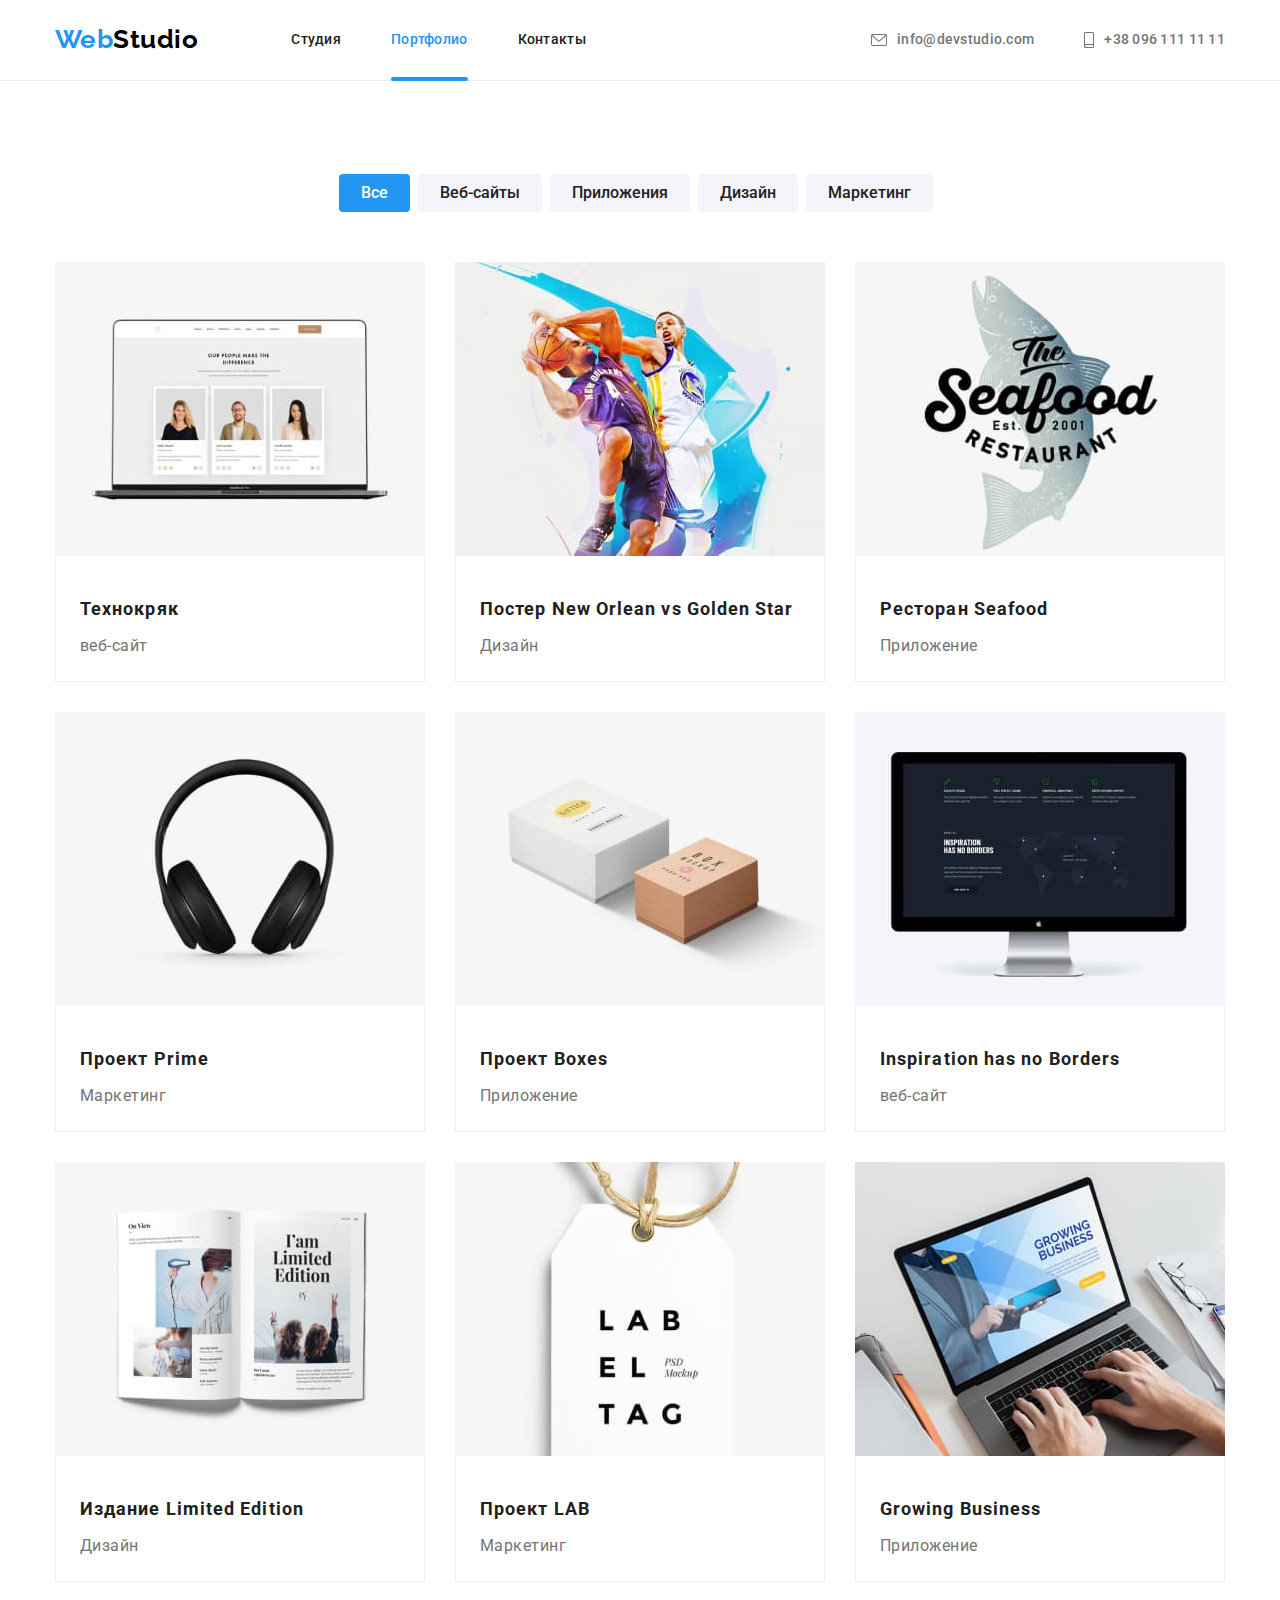
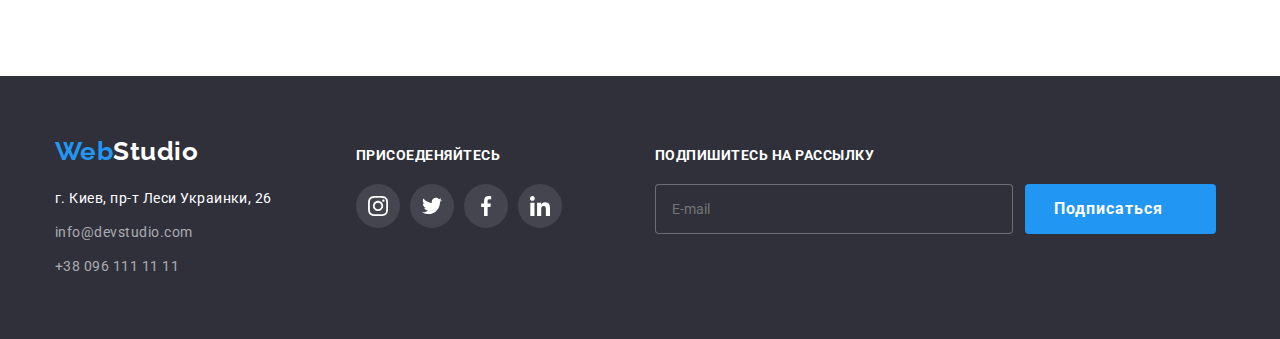
==== portfolio.html @ 333f24b8 "home work 05/06" ====
<!DOCTYPE html>
<html lang="ru">
  <head>
    <meta charset="UTF-8" />
    <meta http-equiv="X-UA-Compatible" content="IE=edge" />
    <meta name="viewport" content="width=device-width, initial-scale=1.0" />
    <title>Portfolio</title>
    <link rel="preconnect" href="https://fonts.googleapis.com" />
    <link rel="preconnect" href="https://fonts.gstatic.com" crossorigin />
    <link
      href="https://fonts.googleapis.com/css2?family=Raleway:wght@700&family=Roboto:wght@400;500;700;900&display=swap"
      rel="stylesheet"
    />
    <link
      rel="stylesheet"
      href="https://cdnjs.cloudflare.com/ajax/libs/modern-normalize/1.1.0/modern-normalize.min.css"
    />
    <link href="https://unpkg.com/aos@2.3.1/dist/aos.css" rel="stylesheet" />
    <link rel="stylesheet" href="./css/styles.css" />
  </head>

  <body class="page">
    <!-- Шапка сайта -->
    <header class="header">
      <div class="container flex">
        <nav class="navig-section">
          <a class="link logo-main" href="/" lang="en"
            >Web<span class="black-text">Studio</span></a
          >
          <ul class="list menu-navig">
            <li class="navig-item">
              <a class="link" href="./index.html">Студия</a>
            </li>
            <li class="navig-item">
              <a class="link current" href="./portfolio.html">Портфолио</a>
            </li>
            <li class="navig-item"><a class="link" href="">Контакты</a></li>
          </ul>
        </nav>
        <ul class="list contact-list">
          <li class="navig-item">
            <a class="link" href="mailto:info@devstudio.com"
              ><svg class="mail-icon" width="16" height="12">
                <use href="./images/symbol-defs.svg#icon-envelope"></use></svg
              ><span class="navig-text">info@devstudio.com</span></a
            >
          </li>
          <li class="navig-item">
            <a class="link" href="tel:+380961111111">
              <svg class="tel-icon" width="10" height="16">
                <use href="./images/symbol-defs.svg#icon-smartphone"></use></svg
              ><span class="navig-text">+38 096 111 11 11</span></a
            >
          </li>
        </ul>
      </div>
    </header>
    <!-- Герой -->
    <main>
      <section class="section gallery-section">
        <div class="container">
          <h1 class="title-section">Портфолио</h1>
          <ul class="list filter-list">
            <li class="filter-item">
              <button class="button button-first" type="button" name="Все">
                Все
              </button>
            </li>
            <li class="filter-item">
              <button class="button" type="button" name="Веб-сайты">
                Веб-сайты
              </button>
            </li>
            <li class="filter-item">
              <button class="button" type="button" name="Приложения">
                Приложения
              </button>
            </li>
            <li class="filter-item">
              <button class="button" type="button" name="Дизайн">Дизайн</button>
            </li>
            <li class="filter-item">
              <button class="button" type="button" name="Маркетинг">
                Маркетинг
              </button>
            </li>
          </ul>
          <ul class="list">
            <li class="gallery-item">
              <a href="#" class="link gallery-card-link">
                <div class="gallery-box">
                  <img
                    src="./images/laptop.jpg"
                    alt="сайт на ноутбуке"
                    width="370"
                    height="294"
                  />
                  <div class="gallery-overlay">
                    <p>
                      Ресурс пропонує комплексні пропозиції з різним рівнем
                      функціоналу та сервісів. Все це дозволить відвідувачу
                      отримати вичерпні відомості про компанію чи приватну
                      особу.
                    </p>
                  </div>
                </div>
                <div class="list-project">
                  <h2 class="title project-title">Технокряк</h2>
                  <p class="work-type">веб-сайт</p>
                </div>
              </a>
            </li>
            <li class="gallery-item">
              <a href="#" class="link gallery-card-link">
                <div class="gallery-box">
                  <img
                    src="./images/Basketball.jpg"
                    alt="басскетболисты"
                    width="370"
                    height="294"
                  />
                  <div class="gallery-overlay">
                    <p>
                      Lorem ipsum dolor sit, amet consectetur adipisicing elit.
                      Totam quae neque odio similique reiciendis! At ducimus
                      dolores praesentium nihil, quas, blanditiis, atque enim
                      fuga labore officia eius architecto quos commodi.
                    </p>
                  </div>
                </div>
                <div class="list-project">
                  <h2 class="title project-title">
                    Постер <span lang="en">New Orlean vs Golden Star</span>
                  </h2>
                  <p class="work-type">Дизайн</p>
                </div>
              </a>
            </li>
            <li class="gallery-item">
              <a href="#" class="link gallery-card-link">
                <div class="gallery-box">
                  <img
                    src="./images/seafood.jpg"
                    alt="Эмблема ресторана"
                    width="370"
                    height="294"
                  />
                  <div class="gallery-overlay">
                    <p>
                      Lorem ipsum dolor sit, amet consectetur adipisicing elit.
                      Totam quae neque odio similique reiciendis! At ducimus
                      dolores praesentium nihil, quas, blanditiis, atque enim
                      fuga labore officia eius architecto quos commodi.
                    </p>
                  </div>
                </div>
                <div class="list-project">
                  <h2 class="title project-title">
                    Ресторан <span lang="en">Seafood</span>
                  </h2>
                  <p class="work-type">Приложение</p>
                </div>
              </a>
            </li>
            <li class="gallery-item">
              <a href="#" class="link gallery-card-link">
                <div class="gallery-box">
                  <img
                    src="./images/headphones.jpg"
                    alt="Наушники"
                    width="370"
                    height="294"
                  />
                  <div class="gallery-overlay">
                    <p>
                      Lorem ipsum dolor sit, amet consectetur adipisicing elit.
                      Totam quae neque odio similique reiciendis! At ducimus
                      dolores praesentium nihil, quas, blanditiis, atque enim
                      fuga labore officia eius architecto quos commodi.
                    </p>
                  </div>
                </div>
                <div class="list-project">
                  <h2 class="title project-title">
                    Проект <span lang="en">Prime</span>
                  </h2>
                  <p class="work-type">Маркетинг</p>
                </div>
              </a>
            </li>
            <li class="gallery-item">
              <a href="#" class="link gallery-card-link">
                <div class="gallery-box">
                  <img
                    src="./images/boxes.jpg"
                    alt="два бокса"
                    width="370"
                    height="294"
                  />
                  <div class="gallery-overlay">
                    <p>
                      Lorem ipsum dolor sit, amet consectetur adipisicing elit.
                      Totam quae neque odio similique reiciendis! At ducimus
                      dolores praesentium nihil, quas, blanditiis, atque enim
                      fuga labore officia eius architecto quos commodi.
                    </p>
                  </div>
                </div>
                <div class="list-project">
                  <h2 class="title project-title">
                    Проект <span lang="en">Boxes</span>
                  </h2>
                  <p class="work-type">Приложение</p>
                </div>
              </a>
            </li>
            <li class="gallery-item">
              <a href="#" class="link gallery-card-link">
                <div class="gallery-box">
                  <img
                    src="./images/computer.jpg"
                    alt="монитор с сайтом"
                    width="370"
                    height="294"
                  />
                  <div class="gallery-overlay">
                    <p>
                      Lorem ipsum dolor sit, amet consectetur adipisicing elit.
                      Totam quae neque odio similique reiciendis! At ducimus
                      dolores praesentium nihil, quas, blanditiis, atque enim
                      fuga labore officia eius architecto quos commodi.
                    </p>
                  </div>
                </div>
                <div class="list-project">
                  <h2 class="title project-title" lang="en">
                    Inspiration has no Borders
                  </h2>
                  <p class="work-type">веб-сайт</p>
                </div>
              </a>
            </li>
            <li class="gallery-item">
              <a href="#" class="link gallery-card-link">
                <div class="gallery-box">
                  <img
                    src="./images/magazine.jpg"
                    alt="открытый журнал"
                    width="370"
                    height="294"
                  />
                  <div class="gallery-overlay">
                    <p>
                      Lorem ipsum dolor sit, amet consectetur adipisicing elit.
                      Totam quae neque odio similique reiciendis! At ducimus
                      dolores praesentium nihil, quas, blanditiis, atque enim
                      fuga labore officia eius architecto quos commodi.
                    </p>
                  </div>
                </div>
                <div class="list-project">
                  <h2 class="title project-title">
                    Издание <span lang="en">Limited Edition</span>
                  </h2>
                  <p class="work-type">Дизайн</p>
                </div>
              </a>
            </li>
            <li class="gallery-item">
              <a href="#" class="link gallery-card-link">
                <div class="gallery-box">
                  <img
                    src="./images/label.jpg"
                    alt="этикетка"
                    width="370"
                    height="294"
                  />
                  <div class="gallery-overlay">
                    <p>
                      Lorem ipsum dolor sit, amet consectetur adipisicing elit.
                      Totam quae neque odio similique reiciendis! At ducimus
                      dolores praesentium nihil, quas, blanditiis, atque enim
                      fuga labore officia eius architecto quos commodi.
                    </p>
                  </div>
                </div>
                <div class="list-project">
                  <h2 class="title project-title">
                    Проект <span lang="en">LAB</span>
                  </h2>
                  <p class="work-type">Маркетинг</p>
                </div>
              </a>
            </li>
            <li class="gallery-item">
              <a href="#" class="link gallery-card-link">
                <div class="gallery-box">
                  <img
                    src="./images/writingonlaptop.jpg"
                    alt="печатает на ноутбуке"
                    width="370"
                    height="294"
                  />
                  <div class="gallery-overlay">
                    <p>
                      Lorem ipsum dolor sit, amet consectetur adipisicing elit.
                      Totam quae neque odio similique reiciendis! At ducimus
                      dolores praesentium nihil, quas, blanditiis, atque enim
                      fuga labore officia eius architecto quos commodi.
                    </p>
                  </div>
                </div>
                <div class="list-project">
                  <h2 class="title project-title" lang="en">
                    Growing Business
                  </h2>
                  <p class="work-type">Приложение</p>
                </div>
              </a>
            </li>
          </ul>
        </div>
      </section>
    </main>
    <!-- Подвал -->
    <footer class="footer">
      <div class="container">
        <div class="address-container">
          <a class="link logo-footer" href="/" lang="en"
            >Web<span class="white-text">Studio</span></a
          >
          <address class="address">
            <ul class="list address-list">
              <li class="address-item">
                <a
                  class="link location-text"
                  href="https://goo.gl/maps/Ahorg3LLs8p7K1ny8"
                  target="_blank"
                  rel="noopener noreferrer nofollow"
                  >г. Киев, пр-т Леси Украинки, 26</a
                >
              </li>
              <li class="address-item">
                <a class="link contacts" href="mailto:info@devstudio.com"
                  >info@devstudio.com</a
                >
              </li>
              <li class="address-item">
                <a class="link contacts" href="tel:+380961111111"
                  >+38 096 111 11 11</a
                >
              </li>
            </ul>
          </address>
        </div>
        <div class="social-footer">
          <p class="social-title">Присоеденяйтесь</p>
          <ul class="footer-social-list list">
            <li class="footer-social-item">
              <a class="footer-social-link" href="">
                <svg class="footer-social-icon" width="20" height="20">
                  <use href="./images/symbol-defs.svg#icon-instagram"></use>
                </svg>
              </a>
            </li>
            <li class="footer-social-item">
              <a class="footer-social-link" href="">
                <svg class="footer-social-icon" width="20" height="20">
                  <use href="./images/symbol-defs.svg#icon-twitter"></use>
                </svg>
              </a>
            </li>
            <li class="footer-social-item">
              <a class="footer-social-link" href="">
                <svg class="footer-social-icon" width="20" height="20">
                  <use href="./images/symbol-defs.svg#icon-facebook"></use>
                </svg>
              </a>
            </li>
            <li class="footer-social-item">
              <a class="footer-social-link" href="">
                <svg class="footer-social-icon" width="20" height="20">
                  <use href="./images/symbol-defs.svg#icon-linkedin"></use>
                </svg>
              </a>
            </li>
          </ul>
        </div>
        <div>
          <p class="connect-textarea">Подпишитесь на рассылку</p>
          <form class="in-btn-cont">
            <input
              class="footer-input"
              type="email"
              name="follow-email"
              id="follow-email"
              placeholder="E-mail"
              required
            />
            <button type="submit" class="footer-sub-btn">
              Подписаться
              <svg class="icon-send" width="24" height="24">
                <use href="./img/symbol-defs.svg#icon-send"></use>
              </svg>
            </button>
          </form>
        </div>
      </div>
    </footer>
    <script src="https://unpkg.com/aos@2.3.1/dist/aos.js"></script>
    <script>
      AOS.init();
    </script>
    <script src="./js/modal.js"></script>
  </body>
</html>
---- css/styles.css ----
*,
*::before,
*::after {
  /* border: inherit; */
  /* outline: 1px solid rgb(250, 195, 175);
  background-color: rgba(0, 255, 106, 0.1); */
}

:root {
  --primary-text-color: #757575;
  --title-text-color: #212121;
  --accent-color: #2196f3;
  --main-title-color: #ffffff;
  --background-color: #ffffff;
  --logo-white-color: #ffffff;
  --logo-black-color: #000000;
  --button-text-color: #ffffff;
  --team-section-color: #f5f4fa;
  --address-text-color: #ffffff;
  --hero-background-color: #2f303a;
}

.container {
  width: 1200px;
  padding: 0 15px;
  margin: 0 auto;
}

img {
  display: block;
  max-width: 100%;
  height: auto;
}

.flex {
  display: flex;
}

p,
h1,
h2,
h3,
h4 {
  display: block;
}

a {
  color: currentColor;
}

.page {
  color: var(--primary-text-color);
  background-color: var(--background-color);
  font-family: Roboto, sans-serif;
  letter-spacing: 0.03em;
  margin: 0;
  padding-top: 80px;
  position: relative;
}

/* @keyframes  для анимации*/

.link {
  text-decoration: none;
}

.list {
  list-style: none;
  padding: 0;
  margin: 0;
}

.title-section {
  color: var(--title-text-color);
  font-weight: 700;
  font-size: 36px;
  line-height: 1.16;
  text-align: center;
  margin-bottom: 50px;
  margin-top: 0;
}

.title {
  color: var(--title-text-color);
}

/* ---------header--------- */
.header {
  position: fixed;
  top: 0;
  width: 100%;
  background-color: var(--background-color);
  border-bottom: 1px solid #ececec;
  z-index: 1;
}

/* --------Logo--------- */

.logo-main {
  color: var(--accent-color);
  font-family: "Raleway";
  font-weight: 700;
  font-size: 26px;
  line-height: 1.19;
  padding: 24px 0;
  margin-right: 93px;
}

.black-text {
  color: var(--logo-black-color);
}

.white-text {
  color: var(--logo-white-color);
}

/* -----Navigation------ */
.menu-navig .link.current {
  color: var(--accent-color);
  position: relative;
}

.link.current::after {
  content: "";
  width: 100%;
  height: 4px;
  border-radius: 2px;
  background-color: var(--accent-color);
  position: absolute;
  bottom: -1px;
  left: 0;
}

.menu-navig .link {
  color: var(--title-text-color);
  font-weight: 500;
  font-size: 14px;
  line-height: 1.14;
  display: inline-block;
  letter-spacing: 0.02em;
  display: block;
  padding: 32px 0;
  transition: opacity, visibility, scale, background-color, transform,
    box-shadow, color, border-color, border, fill,
    250ms cubic-bezier(0.4, 0, 0.2, 1);
}

.navig-section {
  display: flex;
  margin-right: auto;
}
.menu-navig {
  display: flex;
}

.menu-navig .navig-item:not(:last-child) {
  margin-right: 50px;
}

.menu-navig .link:hover,
.menu-navig .link:focus {
  color: var(--accent-color);
}

.contact-list .link {
  display: flex;
  align-items: center;
  color: var(--primary-text-color);
  font-weight: 500;
  font-size: 14px;
  line-height: 1.14;
  letter-spacing: 0.02em;
  padding: 32px 0;
  transition: opacity, visibility, scale, background-color, transform,
    box-shadow, color, border-color, border, fill,
    250ms cubic-bezier(0.4, 0, 0.2, 1);
}

.contact-list .navig-item:not(:last-child) {
  margin-right: 50px;
}

.contact-list {
  display: flex;
}

.contact-list .link:hover,
.contact-list .link:focus {
  color: var(--accent-color);
}

.mail-icon {
  width: 16px;
  height: 12px;
  margin-right: 10px;
  fill: currentColor;
}

.tel-icon {
  width: 10px;
  height: 16px;
  margin-right: 10px;
  fill: currentColor;
}

.navig-text {
  display: block;
}

/* ----Hero----- */
.hero .container {
  width: 696px;
}

/* ----Overlay---- (изменить класс и задать на бекграунд тег див??? */
.overlay {
  background-color: #c4c4c4;
  background-image: linear-gradient(
      rgba(47, 48, 58, 0.4),
      rgba(47, 48, 58, 0.4)
    ),
    url(../images/hero-background.jpg);
  background-repeat: no-repeat;
  background-size: cover;
  background-position: left top;
  margin-left: auto;
  margin-right: auto;
  max-width: 1600px;
  height: 600px;
}
.hero.section {
  text-align: center;
  padding: 200px 0;
}

.hero-title {
  color: var(--main-title-color);
  font-weight: 900;
  font-size: 44px;
  line-height: 1.36;
  text-align: center;
  letter-spacing: 0.06em;
  text-transform: uppercase;
  margin-bottom: 30px;
  display: block;
  margin-top: 0;
  margin-bottom: 30px;
}

.hero .button {
  color: var(--button-text-color);
  background-color: var(--accent-color);
  font-weight: 700;
  font-size: 16px;
  font-family: inherit;
  line-height: 1.88;
  letter-spacing: 0.06em;
  cursor: pointer;
  padding: 10px 32px;
  border: 0;
  border-radius: 4px;
  box-shadow: 0px 4px 4px rgba(0, 0, 0, 0.15);
  transition: opacity, visibility, scale, background-color, transform,
    box-shadow, color, border-color, border, fill,
    250ms cubic-bezier(0.4, 0, 0.2, 1);
}

.hero .button:hover,
.hero .button:focus {
  background-color: #188ce8;
  color: var(--button-text-color);
  transform: scale(103%);
}

/* ----Filter-button---- */
.filter-list .button {
  color: var(--title-text-color);
  background-color: var(--team-section-color);
  font-family: inherit;
  font-weight: 500;
  font-size: 16px;
  line-height: 1.62;
  display: inline-block;
  cursor: pointer;
  border-radius: 4px;
  border: 0;
  padding: 6px 22px;
  transition: opacity, visibility, scale, background-color, transform,
    box-shadow, color, border-color, border, fill,
    250ms cubic-bezier(0.4, 0, 0.2, 1);
}

.filter-list .button:hover,
.filter-list .button:focus {
  color: var(--button-text-color);
  background-color: var(--accent-color);
  box-shadow: 0px 3px 1px rgba(0, 0, 0, 0.1), 0px 1px 2px rgba(0, 0, 0, 0.08),
    0px 2px 2px rgba(0, 0, 0, 0.12);
}

.button-first.button {
  color: var(--button-text-color);
  background-color: var(--accent-color);
}

.filter-item:not(last-child) {
  margin-right: 8px;
}

.filter-list {
  display: flex;
  justify-content: center;
  margin-bottom: 50px;
}

.title-section.feauture {
  position: absolute;
  white-space: nowrap;
  width: 1px;
  height: 1px;
  overflow: hidden;
  border: 0;
  padding: 0;
  clip: rect(0 0 0 0);
  clip-path: inset(50%);
  margin: -1px;
}

/* ---Portfolio Projects---- */

.gallery-section .list {
  display: flex;
  flex-wrap: wrap;
}

.gallery-item {
  width: 370px;
  margin-top: 30px;
  margin-right: 30px;
  transition: opacity, visibility, scale, background-color, transform,
    box-shadow, color, border-color, border, fill,
    250ms cubic-bezier(0.4, 0, 0.2, 1);
}
.gallery-item:hover,
.gallery-item:focus {
  box-shadow: 0px 1px 1px rgba(0, 0, 0, 0.12), 0px 4px 4px rgba(0, 0, 0, 0.06),
    1px 4px 6px rgba(0, 0, 0, 0.16);
}

.gallery-item:nth-child(3n + 3) {
  margin-right: 0;
}

.gallery-item:nth-child(-n + 3) {
  margin-top: 0;
}

.gallery-card-link:hover .gallery-overlay,
.gallery-card-link:focus .gallery-overlay {
  transform: translateY(0);
}

.gallery-box {
  position: relative;
  overflow: hidden;
}

.gallery-overlay {
  position: absolute;
  align-items: center;
  justify-content: center;
  top: 0;
  left: 0;
  background: rgba(33, 150, 243, 0.9);
  width: 100%;
  height: 100%;
  display: flex;
  transition: opacity, visibility, scale, background-color, transform,
    box-shadow, color, border-color, border, fill,
    250ms cubic-bezier(0.4, 0, 0.2, 1);
  transform: translateY(101%);
}

.gallery-overlay p {
  height: 100%;
  color: var(--main-title-color);
  font-size: 18px;
  line-height: 1.56;
  width: 322px;
  height: 168px;
  margin: 0;
}

.list-project {
  background-color: #fff;
  padding: 20px 24px;
  border: 1px solid #eeeeee;
  border-top: 0;
  position: relative;
}

.project-title {
  color: var(--title-text-color);
  font-weight: 700;
  font-size: 18px;
  line-height: 2;
  letter-spacing: 0.06em;
  margin-bottom: 4px;
}

.gallery-section .title-section {
  display: none;
}
.work-type {
  font-size: 16px;
  line-height: 1.88;
  display: block;
  margin: 0;
}

.feauture-svg-container {
  display: flex;
  justify-content: center;
  align-items: center;
  background: #f5f4fa;
  border-radius: 4px;
  width: 270px;
  height: 120px;
  margin-bottom: 30px;
}

.feauture-list .title {
  font-weight: 700;
  font-size: 14px;
  line-height: 1.14;
  text-transform: uppercase;
  margin-bottom: 10px;
}

.feauture-list {
  display: flex;
}

.feauture-item:not(:last-child) {
  margin-right: 30px;
}

.feauture-paragraph {
  width: 270px;
  font-size: 14px;
  line-height: 1.71;
  display: inline-block;
  margin: 0;
}

/* ----Our Work---- */

.section.img-section {
  padding-top: 0;
}

.img-section .list {
  display: flex;
}

.img-item:not(:last-child) {
  margin-right: 30px;
}

.img-item {
  position: relative;
}

.label {
  display: flex;
  justify-content: center;
  align-items: center;
  position: absolute;
  width: 370px;
  height: 70px;
  background-color: rgba(47, 48, 58, 0.8);
  bottom: 0;
}

.img-text {
  color: var(--main-title-color);
  font-weight: 700;
  font-size: 14px;
  line-height: 1.14;
  text-transform: uppercase;
  margin: 0;
}

/* ----- Team-------- */
.team-item .title {
  display: block;
  margin-top: 0;
  margin-bottom: 10px;
}

.team-names {
  padding: 30px 32px;
  text-align: center;
}

.team-list {
  display: flex;
}

.team-item:not(:last-child) {
  margin-right: 30px;
}

.section {
  padding: 94px 0;
}

.team-section {
  background-color: var(--team-section-color);
}

.team-item {
  background-color: var(--background-color);
  box-shadow: 0px 1px 3px rgba(0, 0, 0, 0.12), 0px 1px 1px rgba(0, 0, 0, 0.14),
    0px 2px 1px rgba(0, 0, 0, 0.2);
  border-radius: 0px 0px 4px 4px;
}

.team-list .title {
  font-weight: 500;
  font-size: 16px;
  line-height: 1.19;
}

.profession {
  line-height: 1.19;
  margin: 0 0 16px 0;
}

/* ----social----- */
.social-list {
  display: flex;
  width: 206px;
  height: 44px;
  margin: 0;
  padding: 0;
}

.social-item:not(:last-child) {
  margin-right: 10px;
}

.social-link {
  color: #afb1b8;
  background-color: var(--background-color);
  display: flex;
  justify-content: center;
  align-items: center;
  width: 44px;
  height: 44px;
  border-radius: 50%;
  cursor: pointer;
  transition: opacity, visibility, scale, background-color, transform,
    box-shadow, color, border-color, border, fill,
    250ms cubic-bezier(0.4, 0, 0.2, 1);
}

.social-link:hover,
.social-link:focus {
  color: var(--button-text-color);
  background-color: var(--accent-color);
}

.social-icon {
  fill: currentColor;
}

/* -----Our Clients----- */

.section-title {
  color: var(--title-text-color);
  font-weight: 700;
  font-size: 36px;
  line-height: 1.16;
  text-align: center;
  margin-top: 0;
  margin-bottom: 50px;
}

.client-list {
  display: flex;
}

.client-item:not(:last-child) {
  margin-right: 30px;
}

.client-link {
  width: 170px;
  height: 92px;
  display: flex;
  justify-content: center;
  align-items: center;
  color: #afb1b8;
  border: 1px solid #afb1b8;
  border-radius: 4px;
  transition: opacity, visibility, scale, background-color, transform,
    box-shadow, color, border-color, border, fill,
    250ms cubic-bezier(0.4, 0, 0.2, 1);
}

.client-icon {
  fill: currentColor;
}

.client-link:hover,
.client-link:focus {
  color: var(--accent-color);
  border: 1px solid var(--accent-color);
  transform: scale(103%);
}

/* ----Footer----- */

.address {
  font-style: normal;
}

.footer {
  background-color: var(--hero-background-color);
  font-size: 14px;
  line-height: 1.71;
  padding: 60px 0;
}

.contacts {
  color: rgba(255, 255, 255, 0.6);
  font-size: 14px;
  line-height: 24px;
  transition: opacity, visibility, scale, background-color, transform,
    box-shadow, color, border-color, border, fill,
    250ms cubic-bezier(0.4, 0, 0.2, 1);
}

.location-text {
  color: var(--address-text-color);
  transition: opacity, visibility, scale, background-color, transform,
    box-shadow, color, border-color, border, fill,
    250ms cubic-bezier(0.4, 0, 0.2, 1);
}

.address-list .link:hover,
.address-list .link:focus {
  color: var(--accent-color);
}

.footer .address-item:not(:last-child) {
  margin-bottom: 9px;
}

.logo-footer {
  color: var(--accent-color);
  font-family: "Raleway";
  font-weight: 700;
  font-size: 26px;
  line-height: 1.19;
  margin-bottom: 20px;
  display: block;
}

.social-footer {
  width: 206px;
  height: 80px;
  margin-right: 93px;
}

.social-title {
  color: var(--logo-white-color);
  font-weight: 700;
  font-size: 14px;
  line-height: 1.14;
  text-transform: uppercase;
  margin-bottom: 20px;
  margin-top: 0;
}

.address-container {
  width: 231px;
  margin-right: 70px;
}

.footer .container {
  display: flex;
  align-items: baseline;
}

/* ----Footer-social----- */
.footer-social-list {
  display: flex;
  width: 206px;
  height: 44px;
  margin: 0;
  padding: 0;
}

.footer-social-item:not(:last-child) {
  margin-right: 10px;
}

.footer-social-link {
  color: var(--button-text-color);
  background: rgba(255, 255, 255, 0.1);
  display: flex;
  justify-content: center;
  align-items: center;
  width: 44px;
  height: 44px;
  border-radius: 50%;
  cursor: pointer;
  transition: opacity, visibility, scale, background-color, transform,
    box-shadow, color, border-color, border, fill,
    250ms cubic-bezier(0.4, 0, 0.2, 1);
}

.footer-social-link:hover,
.footer-social-link:focus {
  background-color: var(--accent-color);
  color: var(--button-text-color);
}

.footer-social-icon {
  fill: currentColor;
}

/* --------- Footer submit--------- */
.connect-textarea {
  color: var(--logo-white-color);
  font-weight: 700;
  font-size: 14px;
  line-height: 1.14;
  text-transform: uppercase;
  margin-bottom: 20px;
  margin-top: 0;
}

.in-btn-cont {
  display: flex;
}

.footer-input {
  width: 358px;
  height: 50px;
  padding: 0 16px;
  margin-right: 12px;
  background: #2f303a;
  color: var(--button-text-color);
  outline: none;
  border: 1px solid rgba(255, 255, 255, 0.3);
  /* filter: drop-shadow(0px 4px 4px rgba(0, 0, 0, 0.15)); */
  border-radius: 4px;
  transition: var(--trans);
}

.footer-input:focus {
  border: 1px solid var(--accent-color);
}

.footer-sub-btn {
  display: flex;
  align-items: center;
  justify-content: center;

  color: var(--button-text-color);
  background-color: var(--accent-color);
  cursor: pointer;

  font-weight: 700;
  font-size: 16px;
  line-height: 1.88;
  letter-spacing: 0.06em;

  padding: 10px 29px;
  border: 0;
  border-radius: 4px;
  transition: var(--trans);
}

.send-icon {
  margin-left: 10px;
}

.footer-sub-btn:hover,
.footer-sub-btn:focus {
  color: var(--button-text-color);
  background-color: #188ce8;
  transform: scale(101%);
  box-shadow: 0px 4px 4px rgba(0, 0, 0, 0.15);
}

/* ---Backdrop---- */
.backdrop {
  position: fixed;
  top: 0;
  left: 0;
  width: 100%;
  height: 100%;
  background-color: rgba(0, 0, 0, 0.2);

  transition: opacity, visibility, scale, background-color, transform,
    box-shadow, color, border-color, border, fill,
    250ms cubic-bezier(0.4, 0, 0.2, 1);
  z-index: 1;
}

.backdrop.is-hidden {
  visibility: 0;
  opacity: 0;
  pointer-events: none;
}

.backdrop.is-hidden .modal {
  transform: translate(-50%, -50%) scale(0);
}

.modal {
  position: absolute;
  min-width: 528px;
  min-height: 581px;
  background-color: var(--button-text-color);
  top: 50%;
  left: 50%;
  transform: translate(-50%, -50%) scale(1);
  transition: opacity, visibility, scale, background-color, transform,
    box-shadow, color, border-color, border, fill,
    250ms cubic-bezier(0.4, 0, 0.2, 1);
  padding: 40px;
  border-radius: 4px;
}

.modal-close {
  display: flex;
  justify-content: center;
  align-items: center;
  position: absolute;
  width: 30px;
  height: 30px;
  top: 8px;
  right: 8px;
  border: 1px solid #999999;
  border-radius: 50%;
  background-color: transparent;
  outline: rgba(0, 0, 0, 0.1);
  cursor: pointer;
}

.modal-icon {
  position: absolute;
  width: 18px;
  height: 18px;
  left: 1032px;
  top: 235px;
}

.modal-close:hover .modal-icon,
.modal-close:focus .modal-icon {
  fill: var(--accent-color);
}

.form-title {
  font-weight: 700;
  font-size: 20px;
  line-height: 1.15;
  text-align: center;
  color: var(--title-text-color);
  margin: 0 0 12px 0;
}

.form-container {
  display: flex;
  flex-direction: column;
}

.data-list {
  margin-bottom: 20px;
}

.data-item {
  margin-bottom: 10px;
  width: 100%;
}

.label-title {
  display: block;
  margin: 0 0 4px 0;
  font-size: 12px;
  line-height: 1.17;
  letter-spacing: 0.01em;
}

.input-wrap {
  position: relative;
}

.form-input {
  width: 100%;
  height: 40px;
  font-size: 12px;
  border: none;
  border: 1px solid rgba(33, 33, 33, 0.2);
  border-radius: 4px;
  padding: 0 12px 0 42px;
  color: var(--title-text-color);
  font-weight: 600;
  transition: border-color 250ms cubic-bezier(0.4, 0, 0.2, 1);
}

.form-input::placeholder {
  font-size: 12px;
  line-height: 1.17;
  letter-spacing: 0.01em;
  color: rgba(33, 33, 33, 0.2);
}

.form-input:focus {
  border-color: var(--accent-color);
  outline: none;
}

.input-icon {
  position: absolute;
  top: 50%;
  left: 12px;
  transform: translateY(-50%);
  transition: fill 250ms cubic-bezier(0.4, 0, 0.2, 1);
}

.form-input:focus + .input-icon {
  fill: var(--accent-color);
}

.form-input:not(:focus):not(:placeholder-shown):valid {
  background-color: rgba(68, 180, 43, 0.1);
}

.form-input:not(:focus):not(:placeholder-shown):invalid {
  background-color: rgba(159, 33, 45, 0.1);
}

.textarea-input {
  width: 100%;
  height: 120px;
  padding: 12px 16px;
  font-size: 12px;
  border: 1px solid rgba(33, 33, 33, 0.2);
  border-radius: 4px;
  color: var(--title-text-color);
  transition: border-color 250ms cubic-bezier(0.4, 0, 0.2, 1);
  resize: none;
}

.textarea-input::placeholder {
  font-size: 12px;
  line-height: 1.17px;
  letter-spacing: 0.01em;

  color: rgba(117, 117, 117, 0.5);
}

.textarea-input:focus {
  border-color: var(--accent-color);
  outline: none;
}

/* -----Спрятанный чекбокс------ */
.checkbox-container {
  display: flex;
  justify-content: center;
  margin-bottom: 30px;
}
.checkbox-input {
  position: absolute;
  white-space: nowrap;
  width: 1px;
  height: 1px;
  overflow: hidden;
  border: 0;
  padding: 0;
  clip: rect(0 0 0 0);
  clip-path: inset(50%);
  margin: -1px;
}

.check-label {
  display: flex;
  align-items: center;

  font-size: 14px;
  line-height: 1.71;
  letter-spacing: 0.03em;
}

.check-quad {
  display: flex;
  justify-content: center;
  align-items: center;
  width: 16px;
  height: 15px;
  border: 2px solid var(--title-text-color);
  border-radius: 2px;
  margin-right: 7px;
  transition: background-color, border-color, 250ms cubic-bezier(0.4, 0, 0.2, 1);
}

.check-icon {
  fill: var(--background-color);
}

.link-check {
  margin-left: 4px;
  color: var(--accent-color);
}

.checkbox-input:checked + .check-label .check-quad {
  background-color: var(--accent-color);
  border-color: transparent;
}

.checkbox-input:focus + .check-label .check-quad {
  border-color: var(--accent-color);
}

.submit-btm {
  width: 200px;
  margin: 0 auto;
  padding: 10px 55px;
  border: 0;
  border-radius: 4px;
  color: var(--main-title-color);
  background-color: var(--accent-color);
  box-shadow: 0px 4px 4px rgba(0, 0, 0, 0.15);
  cursor: pointer;
  font-weight: 700;
  font-size: 16px;
  line-height: 1.88;
  transition: background-color, transform, 250ms cubic-bezier(0.4, 0, 0.2, 1);
}

.submit-btm:hover,
.submit-btm:focus {
  background-color: #188ce8;
  transform: scale(102%);
}
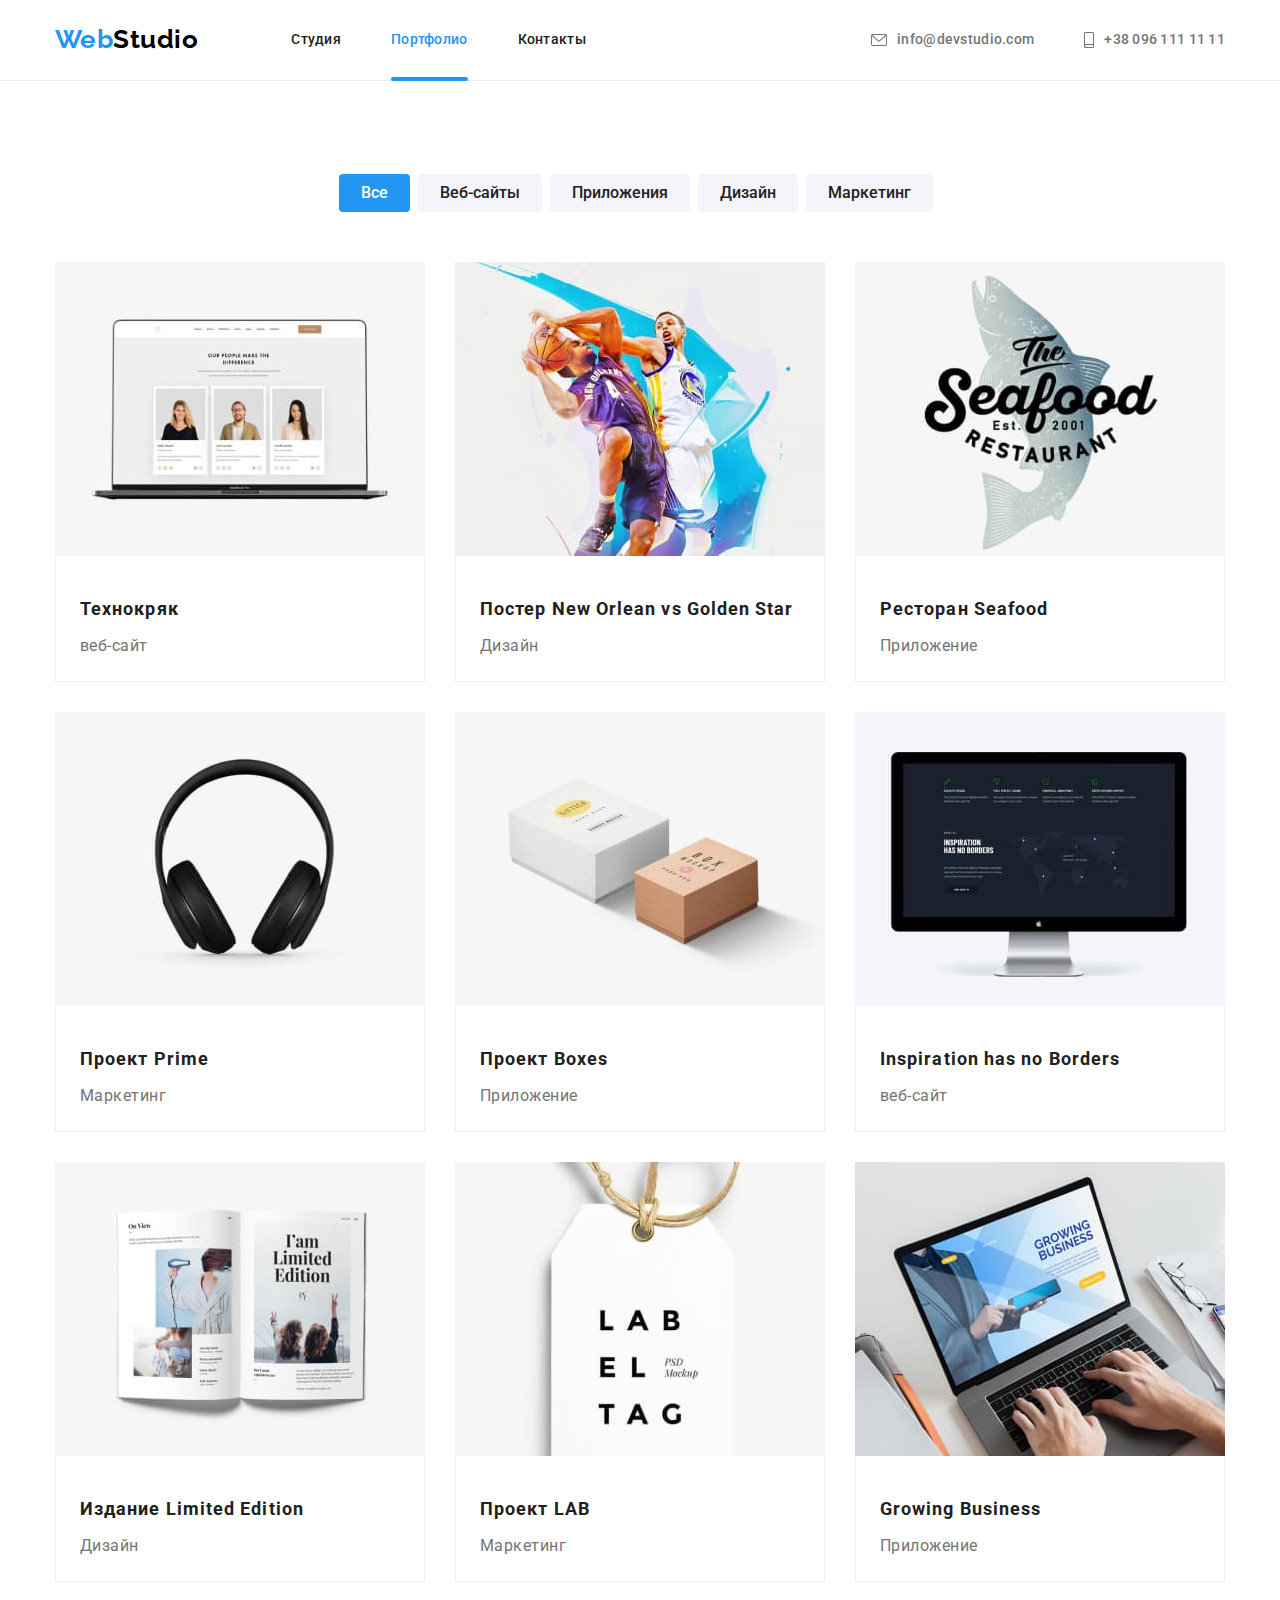
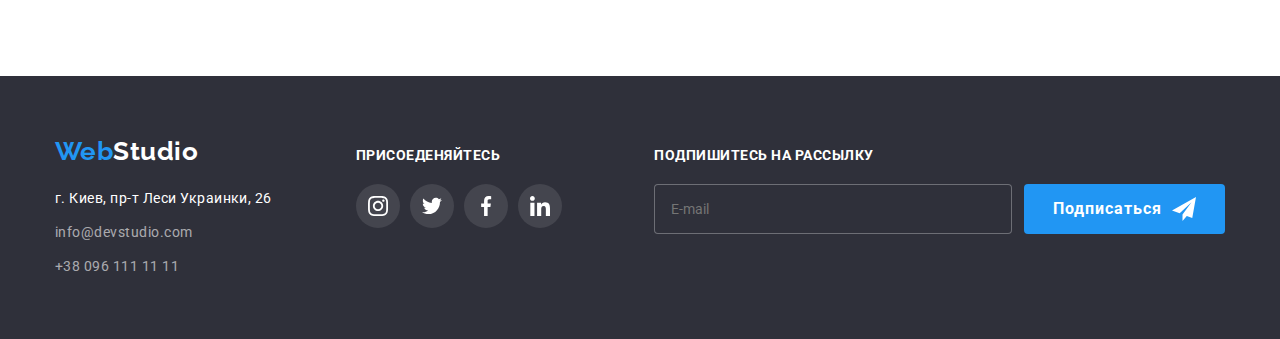
==== commit 1098b22c: "hm 05/06 pre" ====
--- a/portfolio.html
+++ b/portfolio.html
@@ -397,10 +397,10 @@
               placeholder="E-mail"
               required
             />
-            <button type="submit" class="footer-sub-btn">
+            <button type="submit" class="footer-submit-btn">
               Подписаться
               <svg class="icon-send" width="24" height="24">
-                <use href="./img/symbol-defs.svg#icon-send"></use>
+                <use href="./images/symbol-defs.svg#icon-send"></use>
               </svg>
             </button>
           </form>
--- a/css/styles.css
+++ b/css/styles.css
@@ -140,9 +140,7 @@
   letter-spacing: 0.02em;
   display: block;
   padding: 32px 0;
-  transition: opacity, visibility, scale, background-color, transform,
-    box-shadow, color, border-color, border, fill,
-    250ms cubic-bezier(0.4, 0, 0.2, 1);
+  transition: color 250ms cubic-bezier(0.4, 0, 0.2, 1);
 }
 
 .navig-section {
@@ -171,9 +169,7 @@
   line-height: 1.14;
   letter-spacing: 0.02em;
   padding: 32px 0;
-  transition: opacity, visibility, scale, background-color, transform,
-    box-shadow, color, border-color, border, fill,
-    250ms cubic-bezier(0.4, 0, 0.2, 1);
+  transition: color 250ms cubic-bezier(0.4, 0, 0.2, 1);
 }
 
 .contact-list .navig-item:not(:last-child) {
@@ -260,8 +256,7 @@
   border: 0;
   border-radius: 4px;
   box-shadow: 0px 4px 4px rgba(0, 0, 0, 0.15);
-  transition: opacity, visibility, scale, background-color, transform,
-    box-shadow, color, border-color, border, fill,
+  transition: scale, background-color, transform, color,
     250ms cubic-bezier(0.4, 0, 0.2, 1);
 }
 
@@ -671,7 +666,7 @@
 .social-footer {
   width: 206px;
   height: 80px;
-  margin-right: 93px;
+  margin-right: auto;
 }
 
 .social-title {
@@ -765,7 +760,7 @@
   border: 1px solid var(--accent-color);
 }
 
-.footer-sub-btn {
+.footer-submit-btn {
   display: flex;
   align-items: center;
   justify-content: center;
@@ -782,15 +777,16 @@
   padding: 10px 29px;
   border: 0;
   border-radius: 4px;
-  transition: var(--trans);
-}
-
-.send-icon {
+  transition: scale, background-color, box-shadow, transform, color,
+    250ms cubic-bezier(0.4, 0, 0.2, 1);
+}
+
+.icon-send {
   margin-left: 10px;
 }
 
-.footer-sub-btn:hover,
-.footer-sub-btn:focus {
+.footer-submit-btn:hover,
+.footer-submit-btn:focus {
   color: var(--button-text-color);
   background-color: #188ce8;
   transform: scale(101%);
@@ -830,9 +826,8 @@
   top: 50%;
   left: 50%;
   transform: translate(-50%, -50%) scale(1);
-  transition: opacity, visibility, scale, background-color, transform,
-    box-shadow, color, border-color, border, fill,
-    250ms cubic-bezier(0.4, 0, 0.2, 1);
+  transition: scale, background-color, transform, color, border-color, border,
+    fill, 250ms cubic-bezier(0.4, 0, 0.2, 1);
   padding: 40px;
   border-radius: 4px;
 }
@@ -846,11 +841,13 @@
   height: 30px;
   top: 8px;
   right: 8px;
-  border: 1px solid #999999;
+  border: 1px solid rgba(0, 0, 0, 0.1);
   border-radius: 50%;
   background-color: transparent;
-  outline: rgba(0, 0, 0, 0.1);
   cursor: pointer;
+  /* fill: red; */
+  transition: scale, background-color, transform, color, border-color, border,
+    fill, 250ms cubic-bezier(0.4, 0, 0.2, 1);
 }
 
 .modal-icon {
@@ -859,10 +856,11 @@
   height: 18px;
   left: 1032px;
   top: 235px;
-}
-
-.modal-close:hover .modal-icon,
-.modal-close:focus .modal-icon {
+  fill: currentColor;
+}
+
+.modal-close:hover,
+.modal-close:focus {
   fill: var(--accent-color);
 }
 
